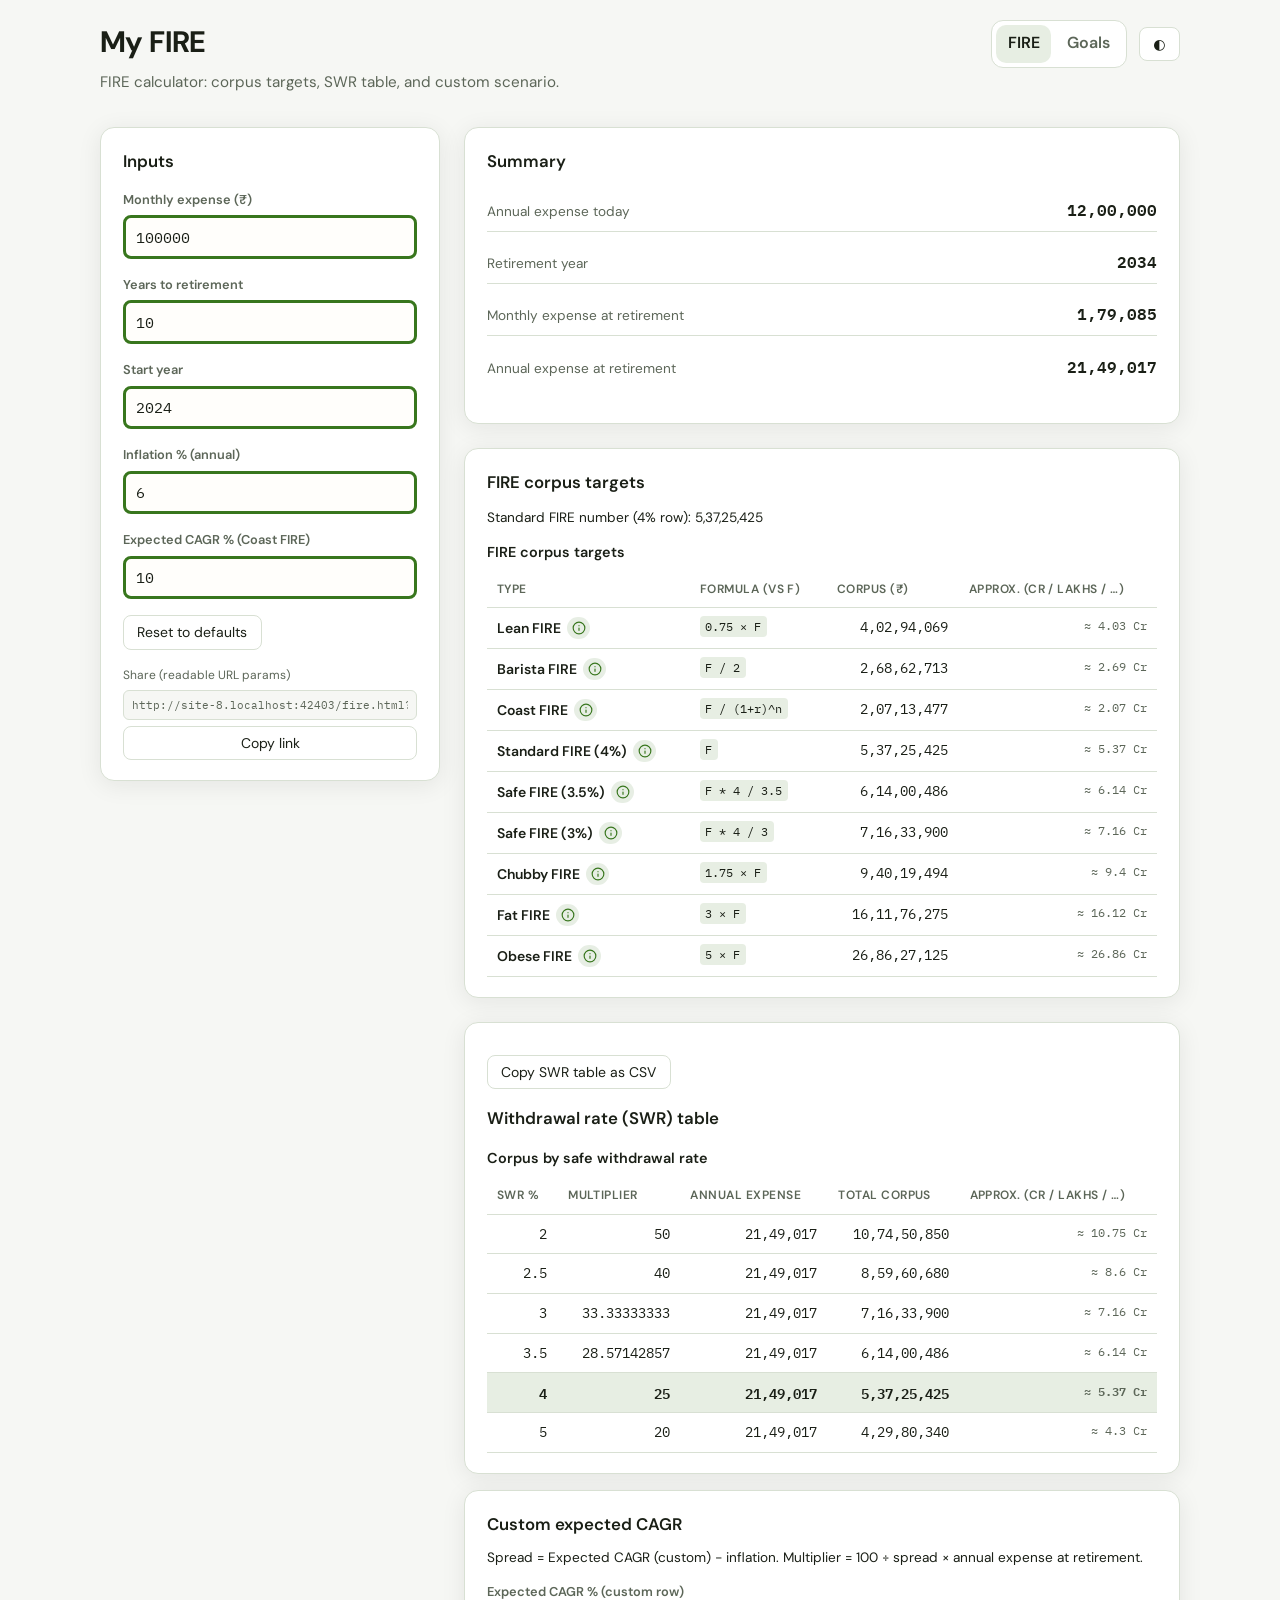
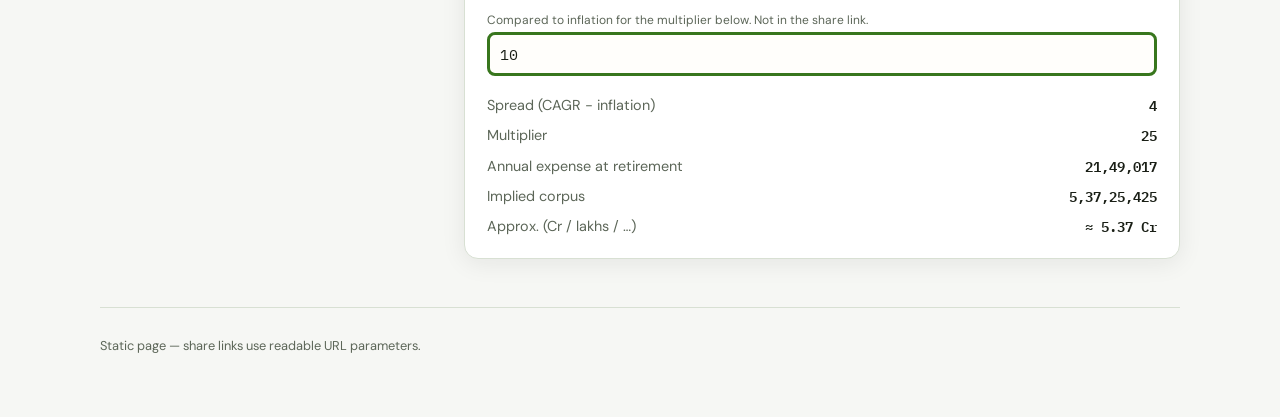
==== fire.html @ d2919426 "Split into separate FIRE and Goals pages Made-with: Cursor" ====
<!DOCTYPE html>
<html lang="en">
  <head>
    <meta charset="utf-8" />
    <meta name="viewport" content="width=device-width, initial-scale=1" />
    <meta
      name="description"
      content="FIRE calculator — monthly expenses, inflation, withdrawal rates, and corpus targets."
    />
    <link rel="canonical" href="https://tobu-aniket.github.io/my-fire/fire.html" />
    <title>My FIRE — FIRE</title>
    <link rel="preconnect" href="https://fonts.googleapis.com" />
    <link rel="preconnect" href="https://fonts.gstatic.com" crossorigin />
    <link
      href="https://fonts.googleapis.com/css2?family=DM+Sans:ital,opsz,wght@0,9..40,400;0,9..40,600;0,9..40,700;1,9..40,400&family=IBM+Plex+Mono:wght@400;500&display=swap"
      rel="stylesheet"
    />
    <link rel="stylesheet" href="css/styles.css" />
  </head>
  <body>
    <a class="skip-link" href="#main">Skip to main content</a>
    <div class="wrap">
      <header class="site-header">
        <div>
          <h1>My FIRE</h1>
          <p class="lede">FIRE calculator: corpus targets, SWR table, and custom scenario.</p>
        </div>
        <div class="header-actions">
          <nav class="nav-links" aria-label="Pages">
            <a class="nav-link nav-link--active" href="fire.html">FIRE</a>
            <a class="nav-link" href="goals.html">Goals</a>
          </nav>
          <button type="button" class="btn btn-theme" id="btn-theme" aria-pressed="false" title="Toggle dark mode">
            ◐
          </button>
        </div>
      </header>

      <main id="main" class="grid-main">
        <section class="card" aria-labelledby="inputs-heading">
          <h2 id="inputs-heading">Inputs</h2>
          <div class="field">
            <label for="in-c2">Monthly expense (₹)</label>
            <input class="input-editable" id="in-c2" type="number" inputmode="decimal" min="0" step="1" required />
          </div>
          <div class="field">
            <label for="in-f2">Years to retirement</label>
            <input class="input-editable" id="in-f2" type="number" inputmode="decimal" min="0" max="80" step="0.1" required />
          </div>
          <div class="field">
            <label for="in-c4">Start year</label>
            <input class="input-editable" id="in-c4" type="number" inputmode="numeric" min="1900" max="2200" step="1" required />
          </div>
          <div class="field">
            <label for="in-f4">Inflation % (annual)</label>
            <input class="input-editable" id="in-f4" type="number" inputmode="decimal" step="0.1" required />
          </div>
          <div class="field">
            <label for="in-f7">Expected CAGR % (Coast FIRE)</label>
            <input class="input-editable" id="in-f7" type="number" inputmode="decimal" step="0.1" required />
          </div>
          <div class="field-actions">
            <button type="button" class="btn" id="btn-reset">Reset to defaults</button>
          </div>
          <div class="share-row">
            <label for="share-link">Share (readable URL params)</label>
            <input id="share-link" class="share-url" type="text" readonly aria-readonly="true" />
            <button type="button" class="btn" id="btn-copy-url">Copy link</button>
          </div>
        </section>

        <div>
          <section class="card" aria-labelledby="summary-heading">
            <h2 id="summary-heading">Summary</h2>
            <dl class="metrics">
              <div class="metric">
                <dt>Annual expense today</dt>
                <dd id="out-c3">—</dd>
              </div>
              <div class="metric">
                <dt>Retirement year</dt>
                <dd id="out-c5">—</dd>
              </div>
              <div class="metric">
                <dt>Monthly expense at retirement</dt>
                <dd id="out-c7">—</dd>
              </div>
              <div class="metric">
                <dt>Annual expense at retirement</dt>
                <dd id="out-c8">—</dd>
              </div>
            </dl>
          </section>

          <section class="card" style="margin-top: 1.5rem" aria-labelledby="fire-heading">
            <h2 id="fire-heading">FIRE corpus targets</h2>
            <p id="std-fire-note" class="hint" style="margin: -0.25rem 0 0.75rem; font-size: 0.85rem"></p>
            <div class="table-wrap table-wrap--fire">
              <table id="fire-table">
                <caption>FIRE corpus targets</caption>
                <thead>
                  <tr>
                    <th scope="col" data-sort="label" aria-sort="none">
                      <button type="button" class="sort-btn">Type</button>
                    </th>
                    <th scope="col" data-sort="formula" aria-sort="none">
                      <button type="button" class="sort-btn">Formula (vs F)</button>
                    </th>
                    <th scope="col" class="num" data-sort="corpus" aria-sort="none">
                      <button type="button" class="sort-btn">Corpus (₹)</button>
                    </th>
                    <th
                      scope="col"
                      class="num"
                      title="Largest Indian unit, up to 2 decimal places"
                      data-sort="approx"
                      aria-sort="none"
                    >
                      <button type="button" class="sort-btn">Approx. (Cr / lakhs / …)</button>
                    </th>
                  </tr>
                </thead>
                <tbody id="fire-tbody"></tbody>
              </table>
            </div>
          </section>

          <section class="card" style="margin-top: 1.5rem" aria-labelledby="swr-heading">
            <div class="toolbar">
              <button type="button" class="btn" id="btn-copy-csv">Copy SWR table as CSV</button>
            </div>
            <h2 id="swr-heading" class="section-title">Withdrawal rate (SWR) table</h2>
            <div class="table-wrap">
              <table>
                <caption>Corpus by safe withdrawal rate</caption>
                <thead>
                  <tr>
                    <th scope="col">SWR %</th>
                    <th scope="col" class="num">Multiplier</th>
                    <th scope="col" class="num">Annual expense</th>
                    <th scope="col" class="num">Total corpus</th>
                    <th scope="col" class="num" title="Largest Indian unit, up to 2 decimal places">
                      Approx. (Cr / lakhs / …)
                    </th>
                  </tr>
                </thead>
                <tbody id="swr-tbody"></tbody>
              </table>
            </div>
          </section>

          <section class="card custom-card" aria-labelledby="custom-heading">
            <h2 id="custom-heading">Custom expected CAGR</h2>
            <p class="hint" style="margin-top: -0.35rem; font-size: 0.85rem">
              Spread = Expected CAGR (custom) − inflation. Multiplier = 100 ÷ spread × annual expense at retirement.
            </p>
            <div class="field field--custom">
              <label for="in-a22">Expected CAGR % (custom row)</label>
              <span class="hint">Compared to inflation for the multiplier below. Not in the share link.</span>
              <input class="input-editable" id="in-a22" type="number" inputmode="decimal" step="0.1" required />
            </div>
            <div id="custom-block" class="custom-grid">
              <div><span>Spread (CAGR − inflation)</span> <span class="mono" id="out-b23">—</span></div>
              <div><span>Multiplier</span> <span class="mono" id="out-c23">—</span></div>
              <div><span>Annual expense at retirement</span> <span class="mono" id="out-d23">—</span></div>
              <div><span>Implied corpus</span> <span class="mono" id="out-e23">—</span></div>
              <div><span>Approx. (Cr / lakhs / …)</span> <span class="mono" id="out-g23">—</span></div>
            </div>
            <div id="custom-warning" class="warning" hidden aria-live="polite"></div>
          </section>
        </div>
      </main>

      <footer class="site-footer">
        <p>Static page — share links use readable URL parameters.</p>
      </footer>
    </div>
    <script type="module" src="js/fire/index.js"></script>
  </body>
</html>
---- css/styles.css ----
/* FIRE Sheet4 — light (default) and dark theme */

:root {
  --bg: #f6f7f4;
  --surface: #ffffff;
  --text: #1a1f16;
  --muted: #5c6658;
  --accent: #38761d;
  --accent-soft: rgba(56, 118, 29, 0.12);
  --border: #d8e0d3;
  --input-bg: #fffefb;
  --shadow: 0 4px 24px rgba(26, 31, 22, 0.08);
  --font: 'DM Sans', system-ui, sans-serif;
  --mono: 'IBM Plex Mono', ui-monospace, monospace;
}

[data-theme='dark'] {
  --bg: #121612;
  --surface: #1a1f18;
  --text: #e8ebe6;
  --muted: #9aa394;
  --accent: #6abf4f;
  --accent-soft: rgba(106, 191, 79, 0.15);
  --border: #2f382f;
  --input-bg: #141914;
  --shadow: 0 4px 28px rgba(0, 0, 0, 0.35);
}

*,
*::before,
*::after {
  box-sizing: border-box;
}

html {
  scroll-behavior: smooth;
}

body {
  margin: 0;
  font-family: var(--font);
  font-size: 1rem;
  line-height: 1.55;
  color: var(--text);
  background: var(--bg);
  min-height: 100vh;
}

a {
  color: var(--accent);
}

.skip-link {
  position: absolute;
  left: -9999px;
  z-index: 999;
  padding: 0.5rem 1rem;
  background: var(--accent);
  color: #fff;
}

.skip-link:focus {
  left: 1rem;
  top: 1rem;
}

.wrap {
  max-width: 1120px;
  margin: 0 auto;
  padding: 1.25rem 1.25rem 3rem;
}

.site-header {
  display: flex;
  flex-wrap: wrap;
  align-items: flex-start;
  justify-content: space-between;
  gap: 1rem;
  margin-bottom: 2rem;
}

.nav-links {
  display: inline-flex;
  gap: 0.25rem;
  padding: 0.25rem;
  border: 1px solid var(--border);
  border-radius: 12px;
  background: var(--surface);
}

.nav-link {
  text-decoration: none;
  color: var(--muted);
  font: inherit;
  padding: 0.4rem 0.75rem;
  border-radius: 10px;
  cursor: pointer;
  font-weight: 600;
  letter-spacing: -0.01em;
  display: inline-flex;
  align-items: center;
}

.nav-link--active {
  background: var(--accent-soft);
  color: var(--text);
}

.nav-link:focus-visible {
  outline: 2px solid var(--accent);
  outline-offset: 2px;
}

.site-header h1 {
  margin: 0 0 0.35rem;
  font-size: clamp(1.5rem, 3vw, 1.85rem);
  font-weight: 700;
  letter-spacing: -0.02em;
}

.lede {
  margin: 0;
  max-width: 52ch;
  color: var(--muted);
  font-size: 0.95rem;
}

.header-actions {
  display: flex;
  flex-wrap: wrap;
  gap: 0.75rem;
  align-items: center;
}

.btn {
  font-family: inherit;
  font-size: 0.875rem;
  padding: 0.45rem 0.85rem;
  border-radius: 8px;
  border: 1px solid var(--border);
  background: var(--surface);
  color: var(--text);
  cursor: pointer;
}

.btn:hover {
  border-color: var(--accent);
}

.btn:focus-visible {
  outline: 2px solid var(--accent);
  outline-offset: 2px;
}

.btn-theme {
  min-width: 2.5rem;
}

.grid-main {
  display: grid;
  gap: 1.5rem;
}

@media (min-width: 900px) {
  .grid-main {
    grid-template-columns: minmax(280px, 340px) 1fr;
    align-items: start;
  }
}

.goals-head {
  display: flex;
  align-items: flex-start;
  justify-content: space-between;
  gap: 1rem;
  flex-wrap: wrap;
  margin-bottom: 1rem;
}

.goals-actions {
  display: inline-flex;
  gap: 0.5rem;
  flex-wrap: wrap;
}

.goals-controls {
  display: grid;
  grid-template-columns: 1fr;
  gap: 0.75rem;
  margin-bottom: 1rem;
}

@media (min-width: 900px) {
  .goals-controls {
    grid-template-columns: 280px 1fr;
    align-items: end;
  }
}

.filter-row th {
  padding-top: 0.25rem;
  padding-bottom: 0.55rem;
}

.filter-input,
.filter-select {
  width: 100%;
  font-family: var(--mono);
  font-size: 0.75rem;
  padding: 0.35rem 0.45rem;
  border-radius: 8px;
  border: 1px solid var(--border);
  background: var(--bg);
  color: var(--text);
}

.row-achieved {
  background: rgba(56, 118, 29, 0.12);
}

.card {
  background: var(--surface);
  border: 1px solid var(--border);
  border-radius: 14px;
  padding: 1.25rem 1.35rem;
  box-shadow: var(--shadow);
}

.card h2 {
  margin: 0 0 1rem;
  font-size: 1.05rem;
  font-weight: 600;
}

.field {
  margin-bottom: 1rem;
}

.field:last-child {
  margin-bottom: 0;
}

.field label {
  display: block;
  font-size: 0.8rem;
  font-weight: 600;
  color: var(--muted);
  margin-bottom: 0.35rem;
}

.field .hint {
  font-size: 0.75rem;
  font-weight: 400;
  color: var(--muted);
}

/* Editable inputs — Excel green border (#38761D) */
.input-editable {
  width: 100%;
  font-family: var(--mono);
  font-size: 0.95rem;
  padding: 0.55rem 0.65rem;
  border-radius: 8px;
  border: 3px solid var(--accent);
  background: var(--input-bg);
  color: var(--text);
}

.input-editable:focus {
  outline: none;
  box-shadow: 0 0 0 3px var(--accent-soft);
}

.field-actions {
  display: flex;
  flex-wrap: wrap;
  gap: 0.5rem;
  margin-top: 1rem;
}

.share-row {
  margin-top: 1rem;
  display: flex;
  flex-direction: column;
  gap: 0.35rem;
}

.share-row label {
  font-size: 0.75rem;
  color: var(--muted);
}

.share-url {
  width: 100%;
  font-family: var(--mono);
  font-size: 0.7rem;
  padding: 0.45rem 0.5rem;
  border-radius: 6px;
  border: 1px solid var(--border);
  background: var(--bg);
  color: var(--muted);
}

.metrics {
  display: grid;
  gap: 0.65rem;
}

.metric {
  display: flex;
  justify-content: space-between;
  align-items: baseline;
  gap: 1rem;
  padding: 0.5rem 0;
  border-bottom: 1px solid var(--border);
}

.metric:last-child {
  border-bottom: none;
}

.metric dt {
  margin: 0;
  font-size: 0.85rem;
  color: var(--muted);
}

.metric dd {
  margin: 0;
  font-family: var(--mono);
  font-weight: 600;
  font-size: 1rem;
}

.section-title {
  margin: 0 0 0.75rem;
  font-size: 1rem;
  font-weight: 600;
}

.table-wrap {
  overflow-x: auto;
  -webkit-overflow-scrolling: touch;
}

table {
  width: 100%;
  border-collapse: collapse;
  font-size: 0.85rem;
}

caption {
  text-align: left;
  font-weight: 600;
  margin-bottom: 0.5rem;
  font-size: 0.9rem;
}

th,
td {
  padding: 0.55rem 0.65rem;
  text-align: left;
  border-bottom: 1px solid var(--border);
  vertical-align: top;
}

th {
  font-weight: 600;
  color: var(--muted);
  font-size: 0.75rem;
  text-transform: uppercase;
  letter-spacing: 0.04em;
}

.sort-btn {
  appearance: none;
  border: 0;
  background: transparent;
  padding: 0;
  margin: 0;
  font: inherit;
  color: inherit;
  text-transform: inherit;
  letter-spacing: inherit;
  cursor: pointer;
}

.sort-btn:focus-visible {
  outline: 2px solid var(--accent);
  outline-offset: 2px;
  border-radius: 6px;
}

th[data-sort] {
  user-select: none;
}

th[data-sort][aria-sort='ascending'] .sort-btn::after {
  content: ' ▲';
  font-size: 0.75em;
}

th[data-sort][aria-sort='descending'] .sort-btn::after {
  content: ' ▼';
  font-size: 0.75em;
}

td.num {
  font-family: var(--mono);
  text-align: right;
  white-space: nowrap;
}

td.words {
  font-size: 0.8rem;
  color: var(--muted);
  max-width: 28rem;
}

td.hint {
  font-size: 0.75rem;
  color: var(--muted);
  white-space: nowrap;
}

/* FIRE type row: title case label + hover tooltip */
tbody th.fire-type-th {
  vertical-align: middle;
}

tbody th.fire-type-th .fire-type-cell {
  display: inline-flex;
  align-items: center;
  gap: 0.4rem;
  flex-wrap: wrap;
  text-transform: none;
  letter-spacing: normal;
  font-size: 0.875rem;
  font-weight: 600;
  color: var(--text);
}

tbody th.fire-type-th .fire-type-name {
  line-height: 1.3;
}

/* Hover tooltips need visible overflow (native popover was anchoring to the wrong place) */
.table-wrap.table-wrap--fire {
  overflow: visible;
}

.info-wrap {
  position: relative;
  display: inline-flex;
  align-items: center;
  vertical-align: middle;
}

.info-tooltip {
  position: absolute;
  z-index: 1000;
  top: calc(100% + 8px);
  left: 0;
  width: min(18rem, calc(100vw - 2rem));
  max-width: 18rem;
  padding: 0.75rem 0.95rem;
  border: 1px solid var(--border);
  border-radius: 10px;
  background: var(--surface);
  color: var(--text);
  box-shadow: var(--shadow);
  font-size: 0.8125rem;
  font-weight: 400;
  line-height: 1.5;
  text-align: left;
  text-transform: none;
  letter-spacing: normal;
  pointer-events: none;
  opacity: 0;
  visibility: hidden;
  transition: opacity 0.12s ease, visibility 0.12s ease;
}

.info-wrap:hover .info-tooltip,
.info-wrap:focus-within .info-tooltip {
  opacity: 1;
  visibility: visible;
}

.info-btn {
  display: inline-flex;
  align-items: center;
  justify-content: center;
  width: 1.4rem;
  height: 1.4rem;
  margin: 0;
  padding: 0;
  border: none;
  border-radius: 50%;
  background: var(--accent-soft);
  color: var(--accent);
  cursor: pointer;
  flex-shrink: 0;
  transition: background 0.15s ease, transform 0.15s ease;
}

.info-btn:hover {
  background: rgba(56, 118, 29, 0.22);
}

[data-theme='dark'] .info-btn:hover {
  background: rgba(106, 191, 79, 0.25);
}

.info-btn:focus-visible {
  outline: 2px solid var(--accent);
  outline-offset: 2px;
}

code {
  font-family: var(--mono);
  font-size: 0.78rem;
  background: var(--accent-soft);
  padding: 0.15rem 0.35rem;
  border-radius: 4px;
}

.row-std-fire {
  background: var(--accent-soft);
}

.row-std-fire td {
  font-weight: 600;
}

.custom-card {
  margin-top: 1rem;
}

.custom-card .field--custom {
  margin-bottom: 1.15rem;
}

.custom-grid {
  display: grid;
  gap: 0.5rem;
  font-size: 0.9rem;
}

.custom-grid div {
  display: flex;
  justify-content: space-between;
  gap: 1rem;
  flex-wrap: wrap;
}

.custom-grid span:first-child {
  color: var(--muted);
}

.custom-grid .mono {
  font-family: var(--mono);
  font-weight: 600;
}

.warning {
  margin-top: 0.75rem;
  padding: 0.65rem 0.75rem;
  border-radius: 8px;
  background: rgba(200, 120, 0, 0.12);
  color: var(--text);
  font-size: 0.85rem;
}

.toolbar {
  display: flex;
  flex-wrap: wrap;
  gap: 0.5rem;
  margin: 0.75rem 0 1rem;
}

.site-footer {
  margin-top: 3rem;
  padding-top: 1rem;
  border-top: 1px solid var(--border);
  font-size: 0.8rem;
  color: var(--muted);
}

/* Print */
@media print {
  .skip-link,
  .header-actions,
  .field-actions,
  .toolbar,
  .btn,
  .share-row {
    display: none !important;
  }

  body {
    background: #fff;
    color: #000;
  }

  .card {
    box-shadow: none;
    border: 1px solid #ccc;
    break-inside: avoid;
  }

  .input-editable {
    border: 1px solid #999;
  }
}
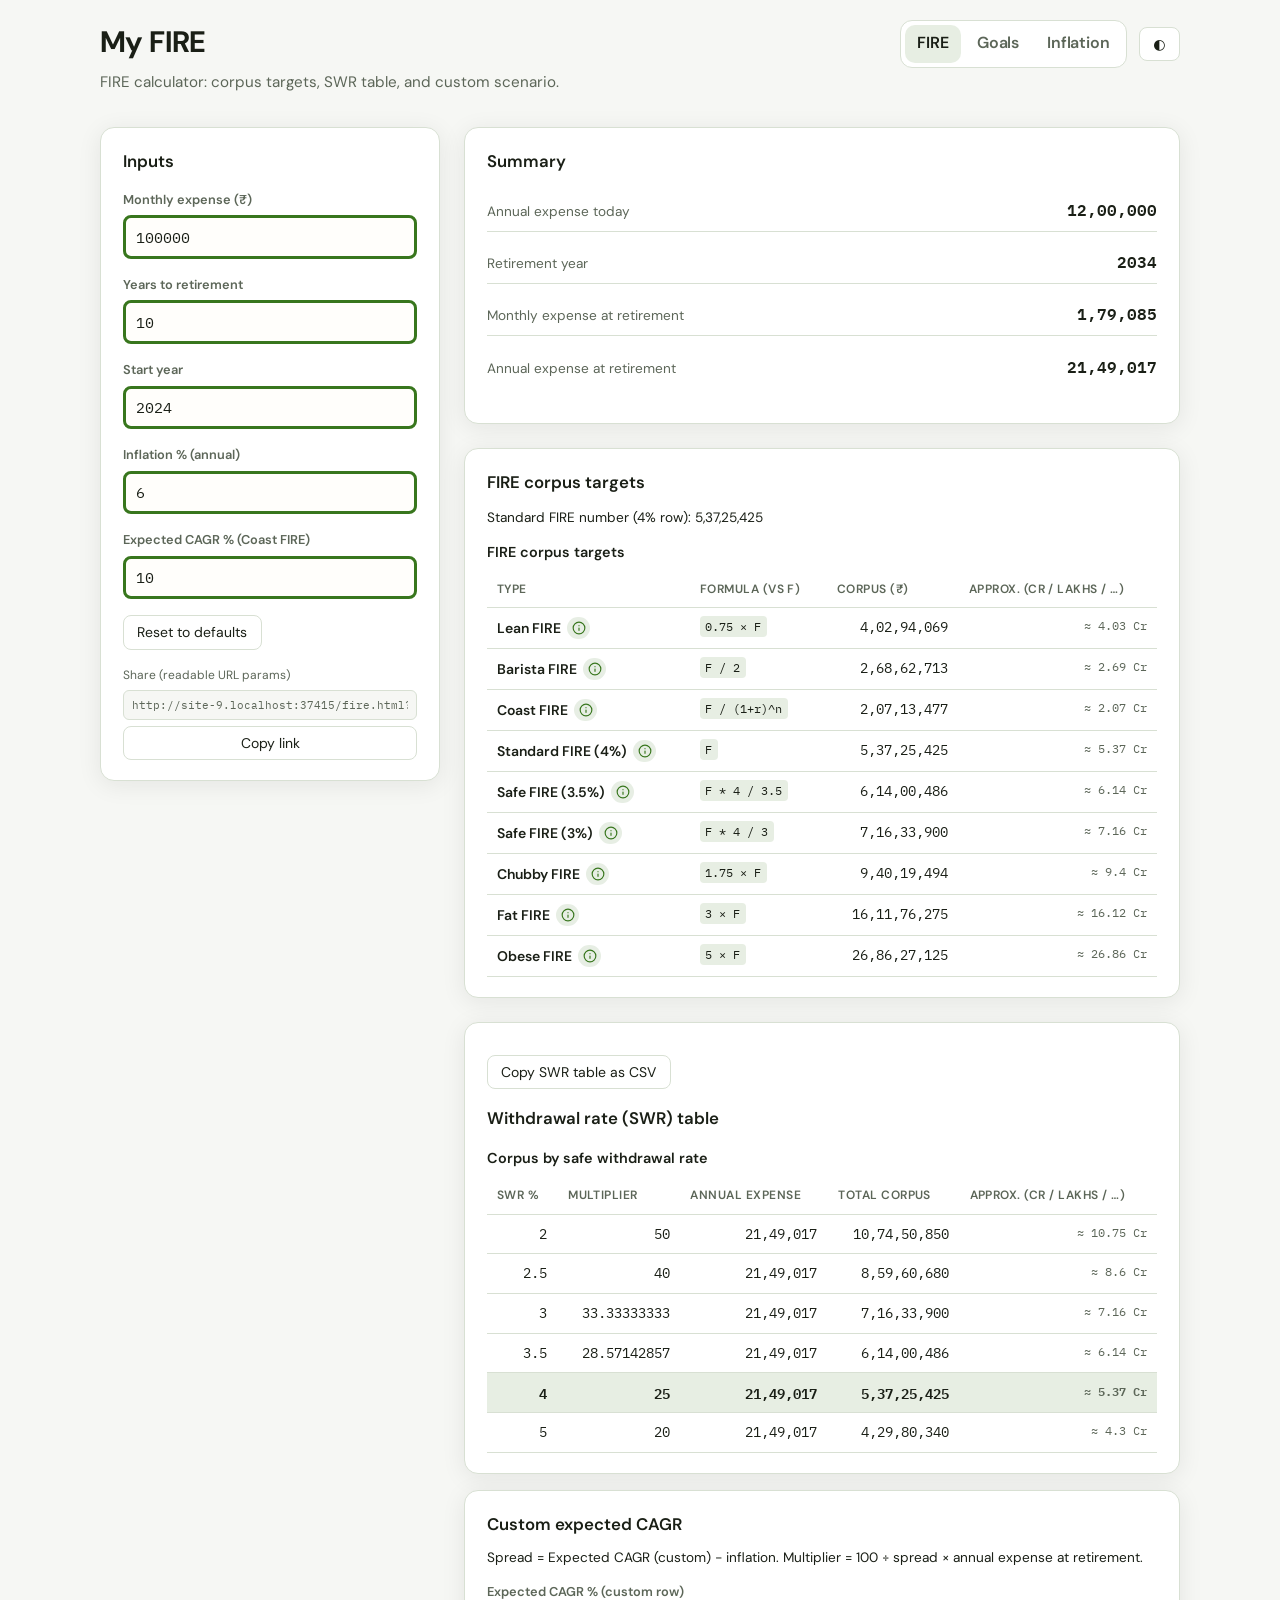
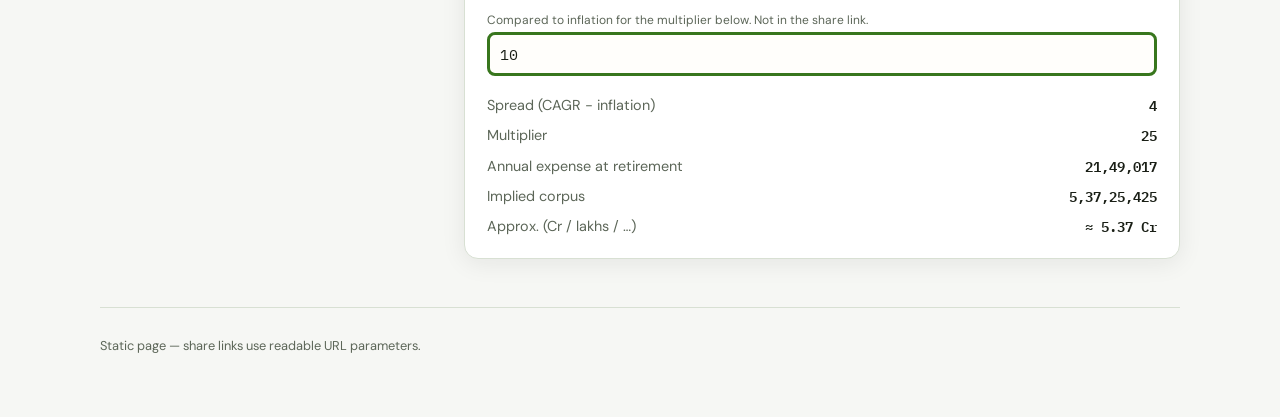
==== commit e1874271: "Add inflation calculator page Made-with: Cursor" ====
--- a/fire.html
+++ b/fire.html
@@ -29,6 +29,7 @@
           <nav class="nav-links" aria-label="Pages">
             <a class="nav-link nav-link--active" href="fire.html">FIRE</a>
             <a class="nav-link" href="goals.html">Goals</a>
+            <a class="nav-link" href="inflation.html">Inflation</a>
           </nav>
           <button type="button" class="btn btn-theme" id="btn-theme" aria-pressed="false" title="Toggle dark mode">
             ◐
--- a/css/styles.css
+++ b/css/styles.css
@@ -192,7 +192,7 @@
 
 @media (min-width: 900px) {
   .goals-controls {
-    grid-template-columns: 280px 1fr;
+    grid-template-columns: repeat(2, minmax(0, 1fr));
     align-items: end;
   }
 }
@@ -216,6 +216,10 @@
 
 .row-achieved {
   background: rgba(56, 118, 29, 0.12);
+}
+
+.row-not-my-goal {
+  background: rgba(100, 100, 110, 0.14);
 }
 
 .card {
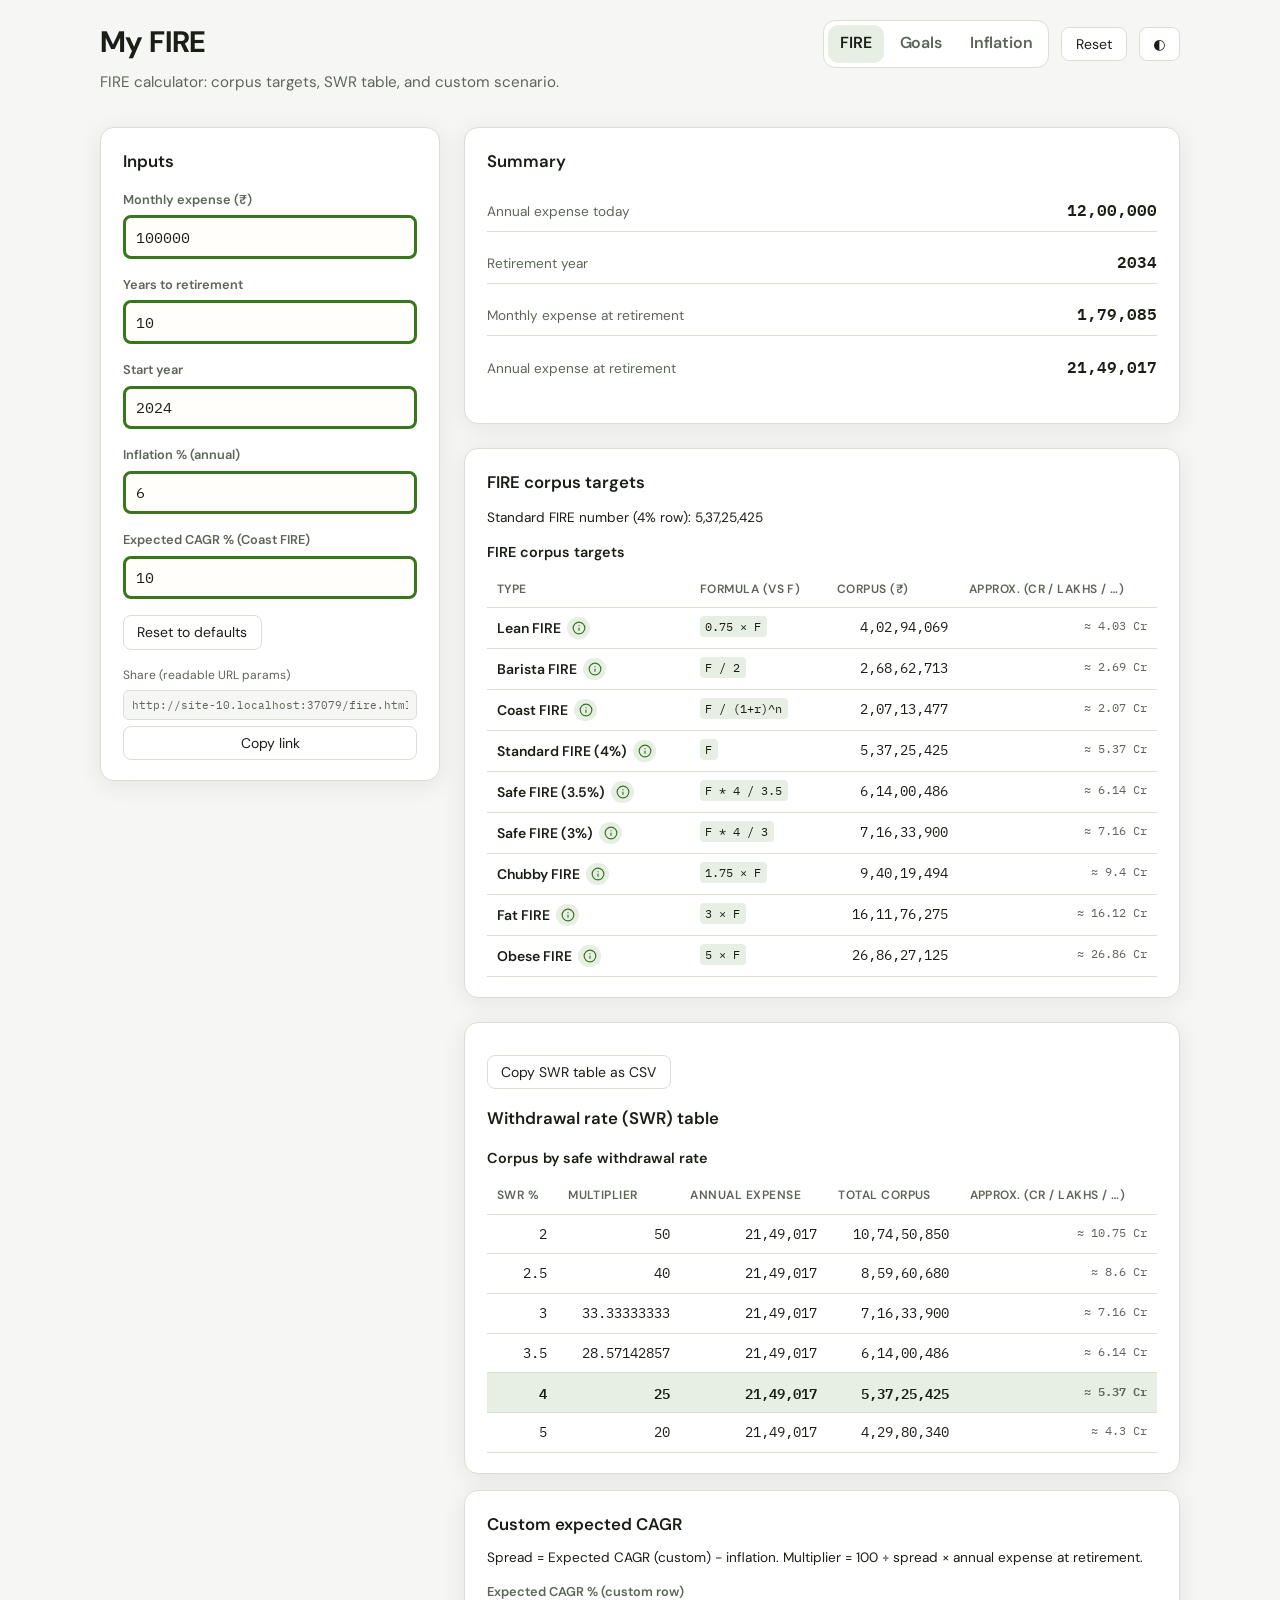
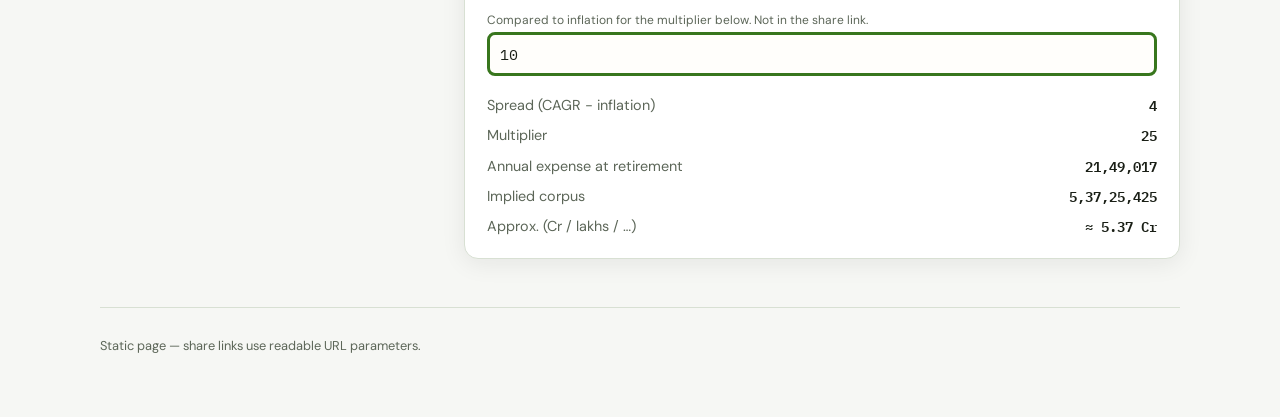
==== commit ab3bf596: "Add global reset button (clear localStorage) Made-with: Cursor" ====
--- a/fire.html
+++ b/fire.html
@@ -31,6 +31,7 @@
             <a class="nav-link" href="goals.html">Goals</a>
             <a class="nav-link" href="inflation.html">Inflation</a>
           </nav>
+          <button type="button" class="btn" id="btn-reset-all" title="Reset to defaults">Reset</button>
           <button type="button" class="btn btn-theme" id="btn-theme" aria-pressed="false" title="Toggle dark mode">
             ◐
           </button>
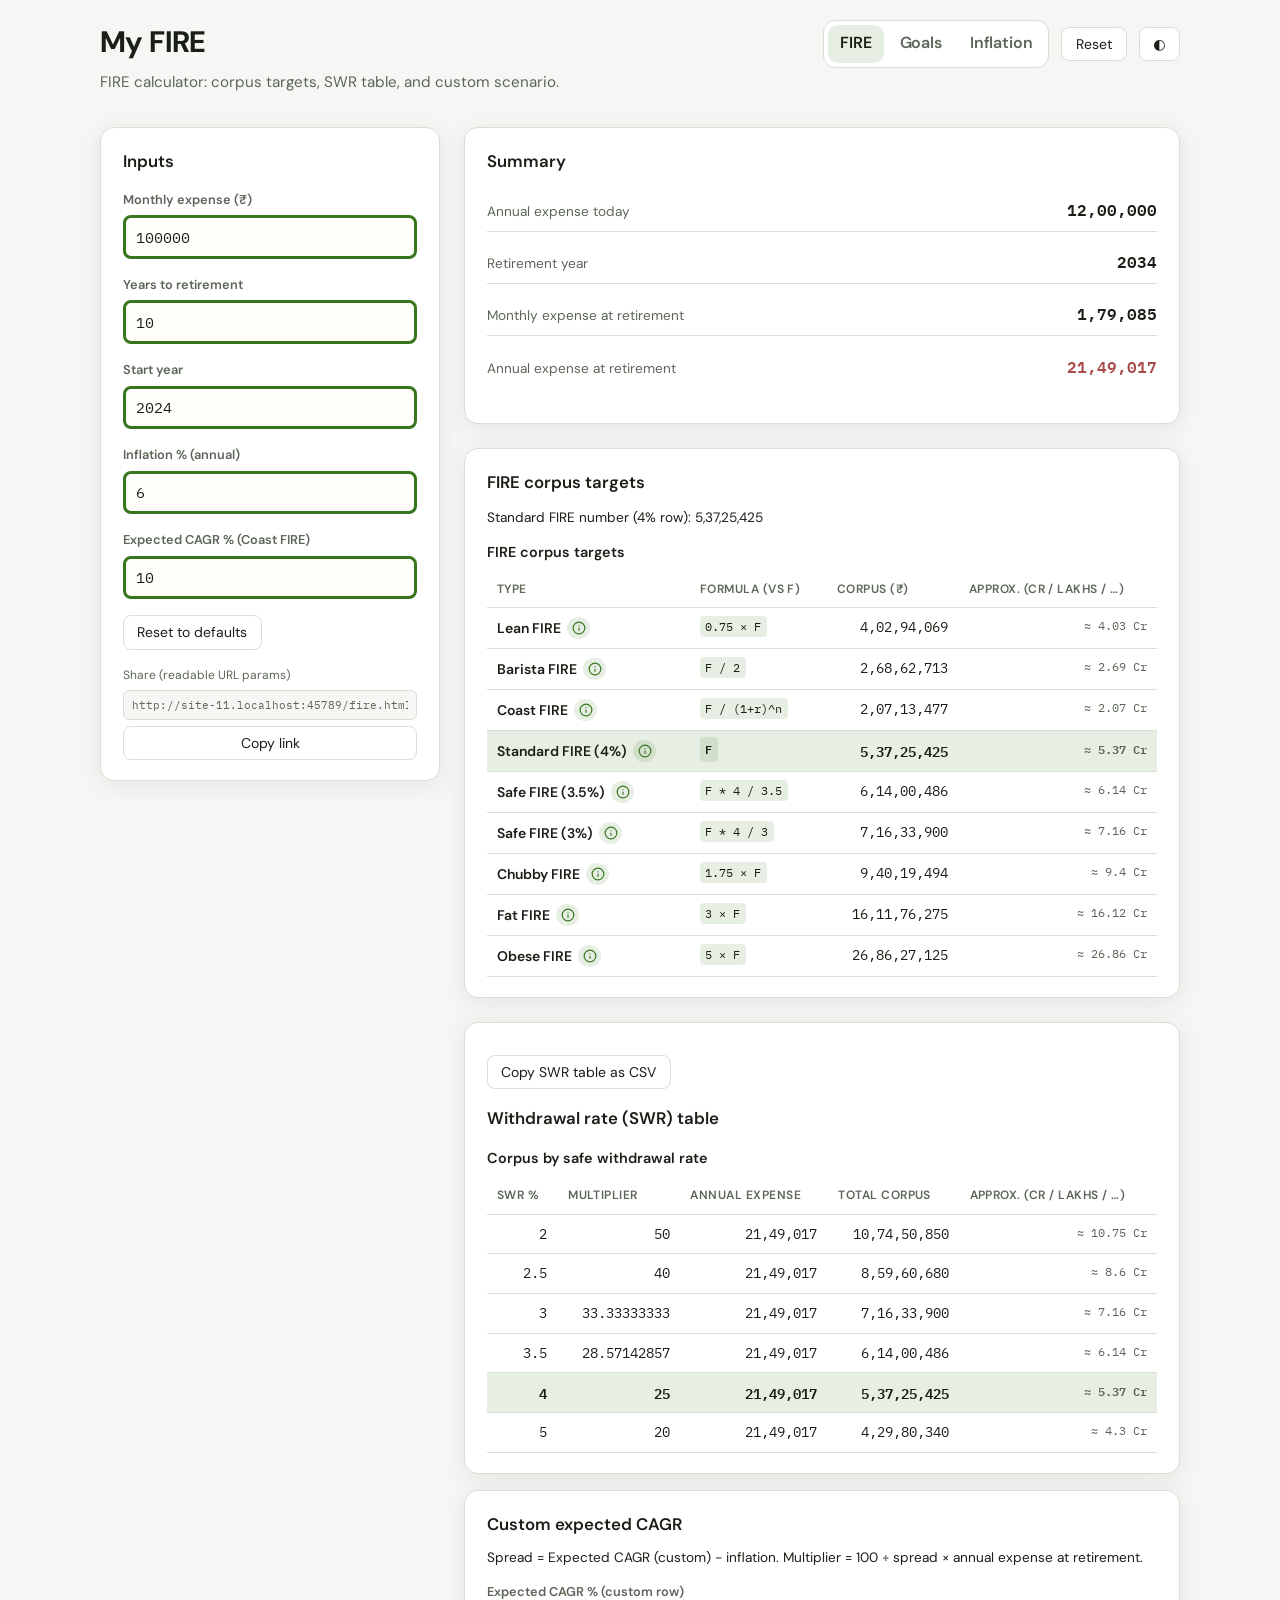
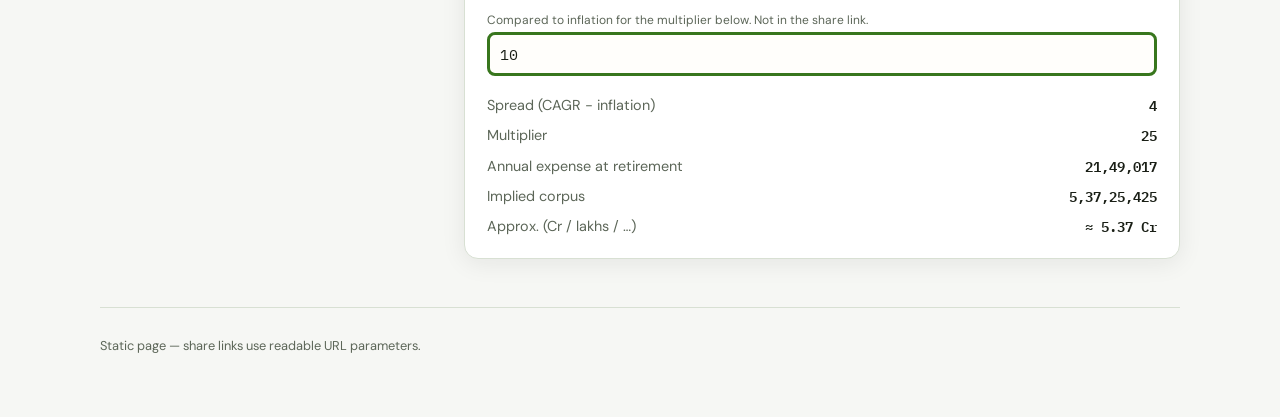
==== commit d9484380: "UI: link title to home; highlight Standard FIRE; emphasize out-c8 Made-with: Cursor" ====
--- a/fire.html
+++ b/fire.html
@@ -22,7 +22,7 @@
     <div class="wrap">
       <header class="site-header">
         <div>
-          <h1>My FIRE</h1>
+          <h1><a class="brand-link" href="index.html">My FIRE</a></h1>
           <p class="lede">FIRE calculator: corpus targets, SWR table, and custom scenario.</p>
         </div>
         <div class="header-actions">
--- a/css/styles.css
+++ b/css/styles.css
@@ -118,6 +118,24 @@
   letter-spacing: -0.02em;
 }
 
+.brand-link {
+  color: inherit;
+  text-decoration: none;
+}
+
+.brand-link:hover {
+  text-decoration: underline;
+  text-decoration-color: var(--accent);
+  text-decoration-thickness: 2px;
+  text-underline-offset: 3px;
+}
+
+.brand-link:focus-visible {
+  outline: 2px solid var(--accent);
+  outline-offset: 4px;
+  border-radius: 6px;
+}
+
 .lede {
   margin: 0;
   max-width: 52ch;
@@ -334,6 +352,15 @@
   font-family: var(--mono);
   font-weight: 600;
   font-size: 1rem;
+}
+
+/* FIRE summary: annual expense at retirement (mild red emphasis). */
+#out-c8 {
+  color: #a94a4a;
+}
+
+[data-theme='dark'] #out-c8 {
+  color: #ff9a9a;
 }
 
 .section-title {
@@ -533,6 +560,7 @@
   background: var(--accent-soft);
 }
 
+.row-std-fire th,
 .row-std-fire td {
   font-weight: 600;
 }
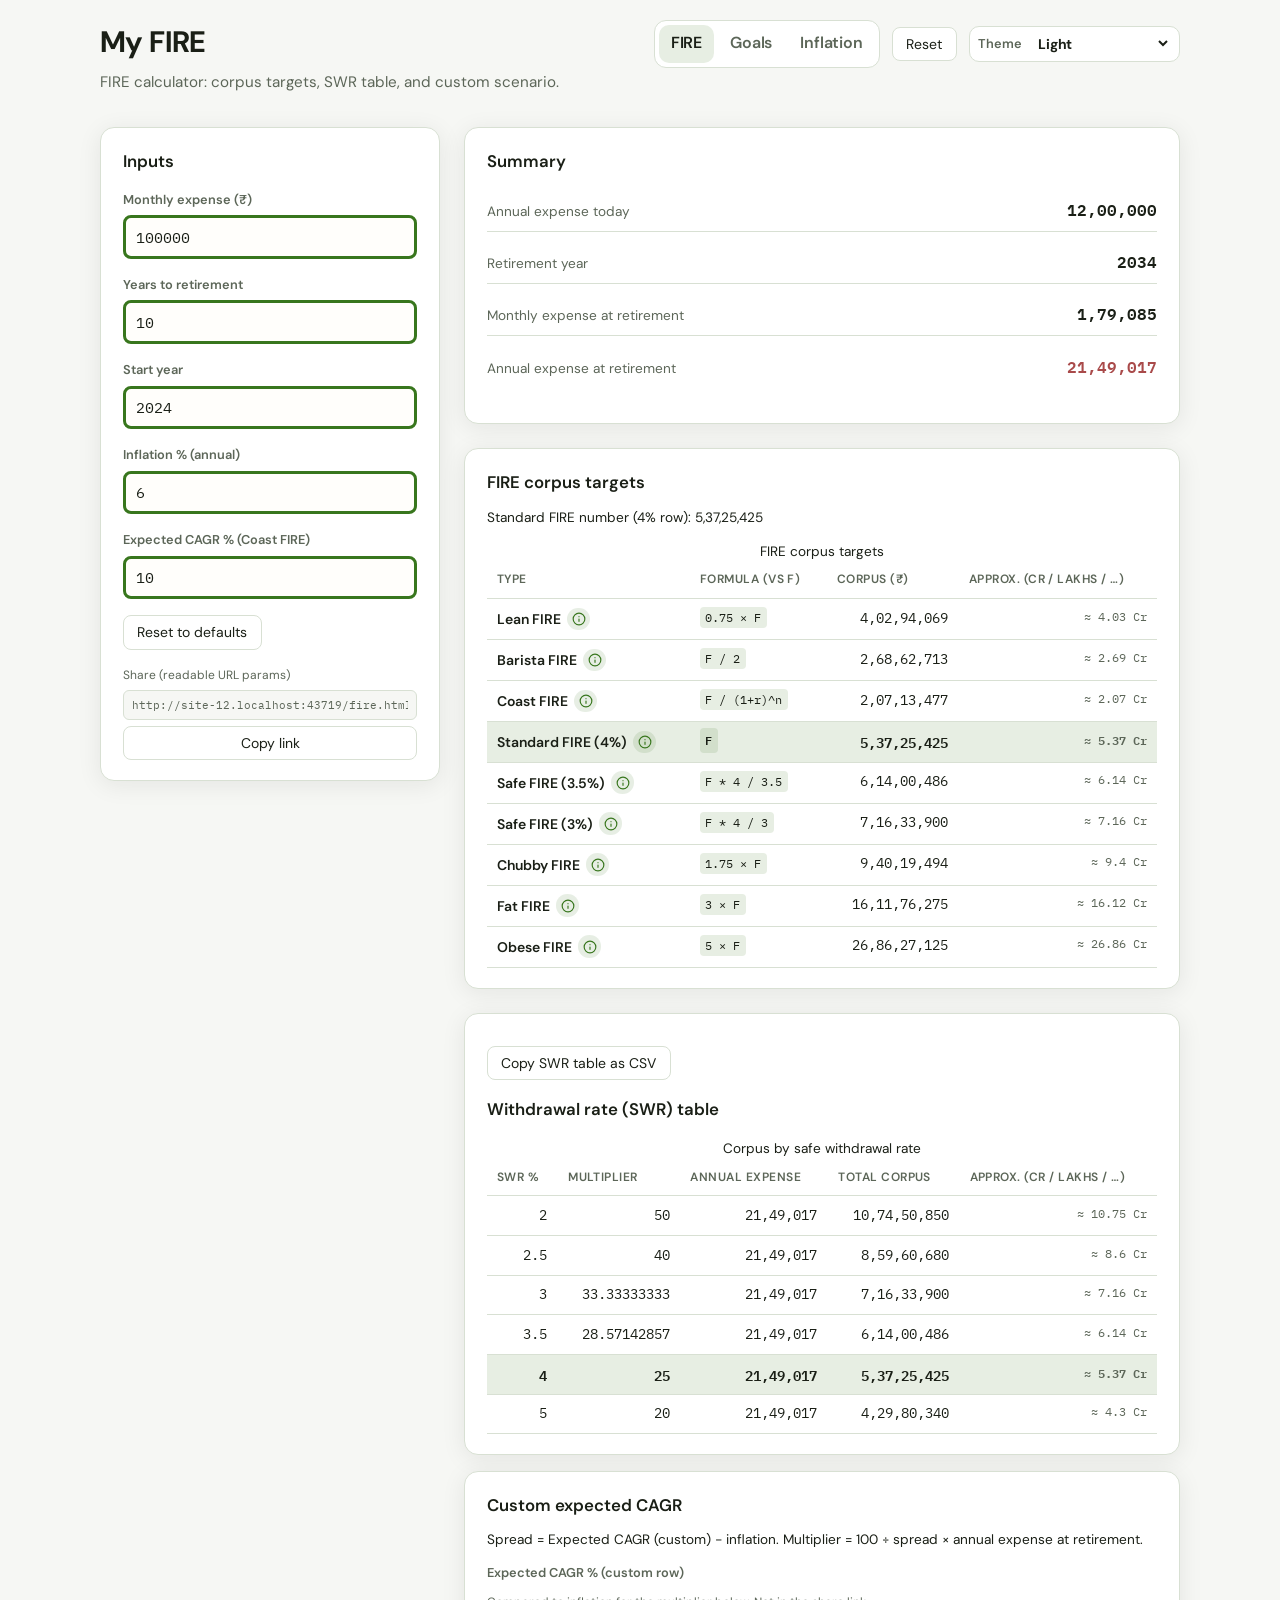
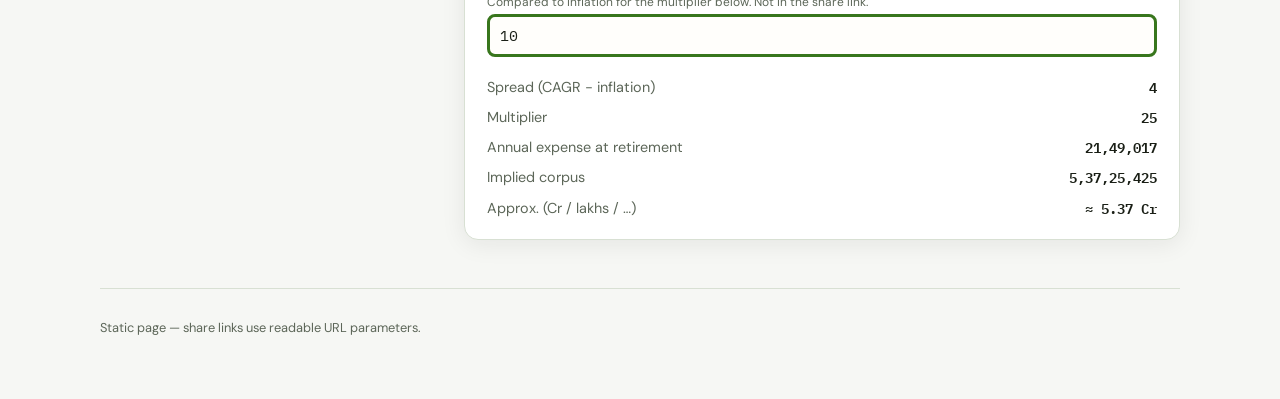
==== commit 20885850: "Add multi-theme dropdown and new palettes Replace the theme toggle button with a dropdown selector a" ====
--- a/fire.html
+++ b/fire.html
@@ -12,7 +12,7 @@
     <link rel="preconnect" href="https://fonts.googleapis.com" />
     <link rel="preconnect" href="https://fonts.gstatic.com" crossorigin />
     <link
-      href="https://fonts.googleapis.com/css2?family=DM+Sans:ital,opsz,wght@0,9..40,400;0,9..40,600;0,9..40,700;1,9..40,400&family=IBM+Plex+Mono:wght@400;500&display=swap"
+      href="https://fonts.googleapis.com/css2?family=Comic+Neue:wght@400;700&family=DM+Sans:ital,opsz,wght@0,9..40,400;0,9..40,600;0,9..40,700;1,9..40,400&family=IBM+Plex+Mono:wght@400;500&display=swap"
       rel="stylesheet"
     />
     <link rel="stylesheet" href="css/styles.css" />
@@ -32,9 +32,18 @@
             <a class="nav-link" href="inflation.html">Inflation</a>
           </nav>
           <button type="button" class="btn" id="btn-reset-all" title="Reset to defaults">Reset</button>
-          <button type="button" class="btn btn-theme" id="btn-theme" aria-pressed="false" title="Toggle dark mode">
-            ◐
-          </button>
+          <label class="theme-switch" for="theme-select">
+            <span class="theme-switch__label">Theme</span>
+            <select id="theme-select" class="theme-switch__select" aria-label="Theme">
+              <option value="light">Light</option>
+              <option value="dark">Dark</option>
+              <option value="funky">Funky</option>
+              <option value="ocean">Ocean</option>
+              <option value="midnight">Midnight</option>
+              <option value="atomOneDark">Atom One Dark</option>
+              <option value="morningMystery">Morning Mystery</option>
+            </select>
+          </label>
         </div>
       </header>
 
--- a/css/styles.css
+++ b/css/styles.css
@@ -26,6 +26,67 @@
   --shadow: 0 4px 28px rgba(0, 0, 0, 0.35);
 }
 
+[data-theme='funky'] {
+  --bg: #fff7d6;
+  --surface: #ffffff;
+  --text: #1a103a;
+  --muted: #4a3c78;
+  --accent: #ff2d8d;
+  --accent-soft: rgba(255, 45, 141, 0.14);
+  --border: rgba(26, 16, 58, 0.18);
+  --input-bg: #f3fffe;
+  --shadow: 0 10px 28px rgba(255, 45, 141, 0.12);
+  --font: 'Comic Neue', 'DM Sans', system-ui, sans-serif;
+}
+
+[data-theme='ocean'] {
+  --bg: #eef9ff;
+  --surface: #ffffff;
+  --text: #06223a;
+  --muted: #2b5676;
+  --accent: #0077ff;
+  --accent-soft: rgba(0, 119, 255, 0.13);
+  --border: rgba(6, 34, 58, 0.16);
+  --input-bg: #f6fbff;
+  --shadow: 0 8px 26px rgba(0, 119, 255, 0.14);
+}
+
+[data-theme='midnight'] {
+  --bg: #070a16;
+  --surface: #0e1330;
+  --text: #eef0ff;
+  --muted: #b0b7e6;
+  --accent: #a77bff;
+  --accent-soft: rgba(167, 123, 255, 0.18);
+  --border: rgba(238, 240, 255, 0.14);
+  --input-bg: #0b1030;
+  --shadow: 0 10px 30px rgba(0, 0, 0, 0.5);
+}
+
+[data-theme='atomOneDark'] {
+  --bg: #1e2127;
+  --surface: #282c34;
+  --text: #e5e9f0;
+  --muted: #aab2bf;
+  --accent: #61afef;
+  --accent-soft: rgba(97, 175, 239, 0.18);
+  --border: rgba(229, 233, 240, 0.14);
+  --input-bg: #21252b;
+  --shadow: 0 10px 30px rgba(0, 0, 0, 0.55);
+}
+
+[data-theme='morningMystery'] {
+  --bg: #f7f2ff;
+  --surface: #ffffff;
+  --text: #1f1636;
+  --muted: #5a4a7a;
+  --accent: #7c3aed;
+  --accent-soft: rgba(124, 58, 237, 0.14);
+  --border: rgba(31, 22, 54, 0.16);
+  --input-bg: #fbf8ff;
+  --shadow: 0 10px 28px rgba(124, 58, 237, 0.14);
+}
+
 *,
 *::before,
 *::after {
@@ -172,6 +233,40 @@
 
 .btn-theme {
   min-width: 2.5rem;
+}
+
+.theme-switch {
+  display: inline-flex;
+  align-items: center;
+  gap: 0.5rem;
+  padding: 0.35rem 0.5rem;
+  border-radius: 10px;
+  border: 1px solid var(--border);
+  background: var(--surface);
+}
+
+.theme-switch__label {
+  font-size: 0.8rem;
+  color: var(--muted);
+  font-weight: 600;
+}
+
+.theme-switch__select {
+  font: inherit;
+  font-size: 0.875rem;
+  font-weight: 700;
+  letter-spacing: -0.01em;
+  border: 0;
+  background: transparent;
+  color: var(--text);
+  padding: 0.1rem 0.25rem;
+  outline: none;
+  cursor: pointer;
+}
+
+.theme-switch:focus-within {
+  outline: 2px solid var(--accent);
+  outline-offset: 2px;
 }
 
 .grid-main {
@@ -374,17 +469,83 @@
   -webkit-overflow-scrolling: touch;
 }
 
+.table-caption {
+  text-align: left;
+  font-weight: 600;
+  margin-bottom: 0.5rem;
+  font-size: 0.9rem;
+  color: inherit;
+}
+
+/* Goals table: freeze first column + tune widths */
+#goals-table {
+  table-layout: auto;
+  width: max-content;
+  min-width: 980px;
+}
+
+#goals-table th.col-goal,
+#goals-table td:first-child {
+  width: 239px;
+}
+
+#goals-table th:nth-child(2),
+#goals-table td:nth-child(2) {
+  width: 120px;
+}
+
+#goals-table th:nth-child(3),
+#goals-table td:nth-child(3) {
+  width: 80px;
+}
+
+#goals-table th.col-inflation,
+#goals-table td:nth-child(4) {
+  width: 80px;
+}
+
+#goals-table th.col-duration,
+#goals-table td:nth-child(5) {
+  width: 80px;
+}
+
+#goals-table th:nth-child(6),
+#goals-table td:nth-child(6),
+#goals-table th:nth-child(7),
+#goals-table td:nth-child(7) {
+  width: 144px;
+}
+
+#goals-table th.col-actions,
+#goals-table td:last-child {
+  width: 56px;
+  text-align: center;
+}
+
+/* Freeze Goal (first) column while horizontally scrolling the table */
+#goals-table th:first-child,
+#goals-table td:first-child {
+  position: sticky;
+  left: 0;
+  z-index: 2;
+  background: var(--surface);
+  border-right: 1px solid var(--border);
+}
+
+#goals-table th:first-child {
+  z-index: 3;
+}
+
+.btn.btn-icon {
+  padding: 0.35rem 0.55rem;
+  line-height: 1;
+  min-width: 2.25rem;
+}
+
 table {
   width: 100%;
   border-collapse: collapse;
   font-size: 0.85rem;
-}
-
-caption {
-  text-align: left;
-  font-weight: 600;
-  margin-bottom: 0.5rem;
-  font-size: 0.9rem;
 }
 
 th,
@@ -393,6 +554,17 @@
   text-align: left;
   border-bottom: 1px solid var(--border);
   vertical-align: top;
+}
+
+/* Subtle column separators for readability (goals table only). */
+#goals-table th + th,
+#goals-table td + td {
+  border-left: 1px solid rgba(0, 0, 0, 0.06);
+}
+
+[data-theme='dark'] #goals-table th + th,
+[data-theme='dark'] #goals-table td + td {
+  border-left-color: rgba(255, 255, 255, 0.08);
 }
 
 th {
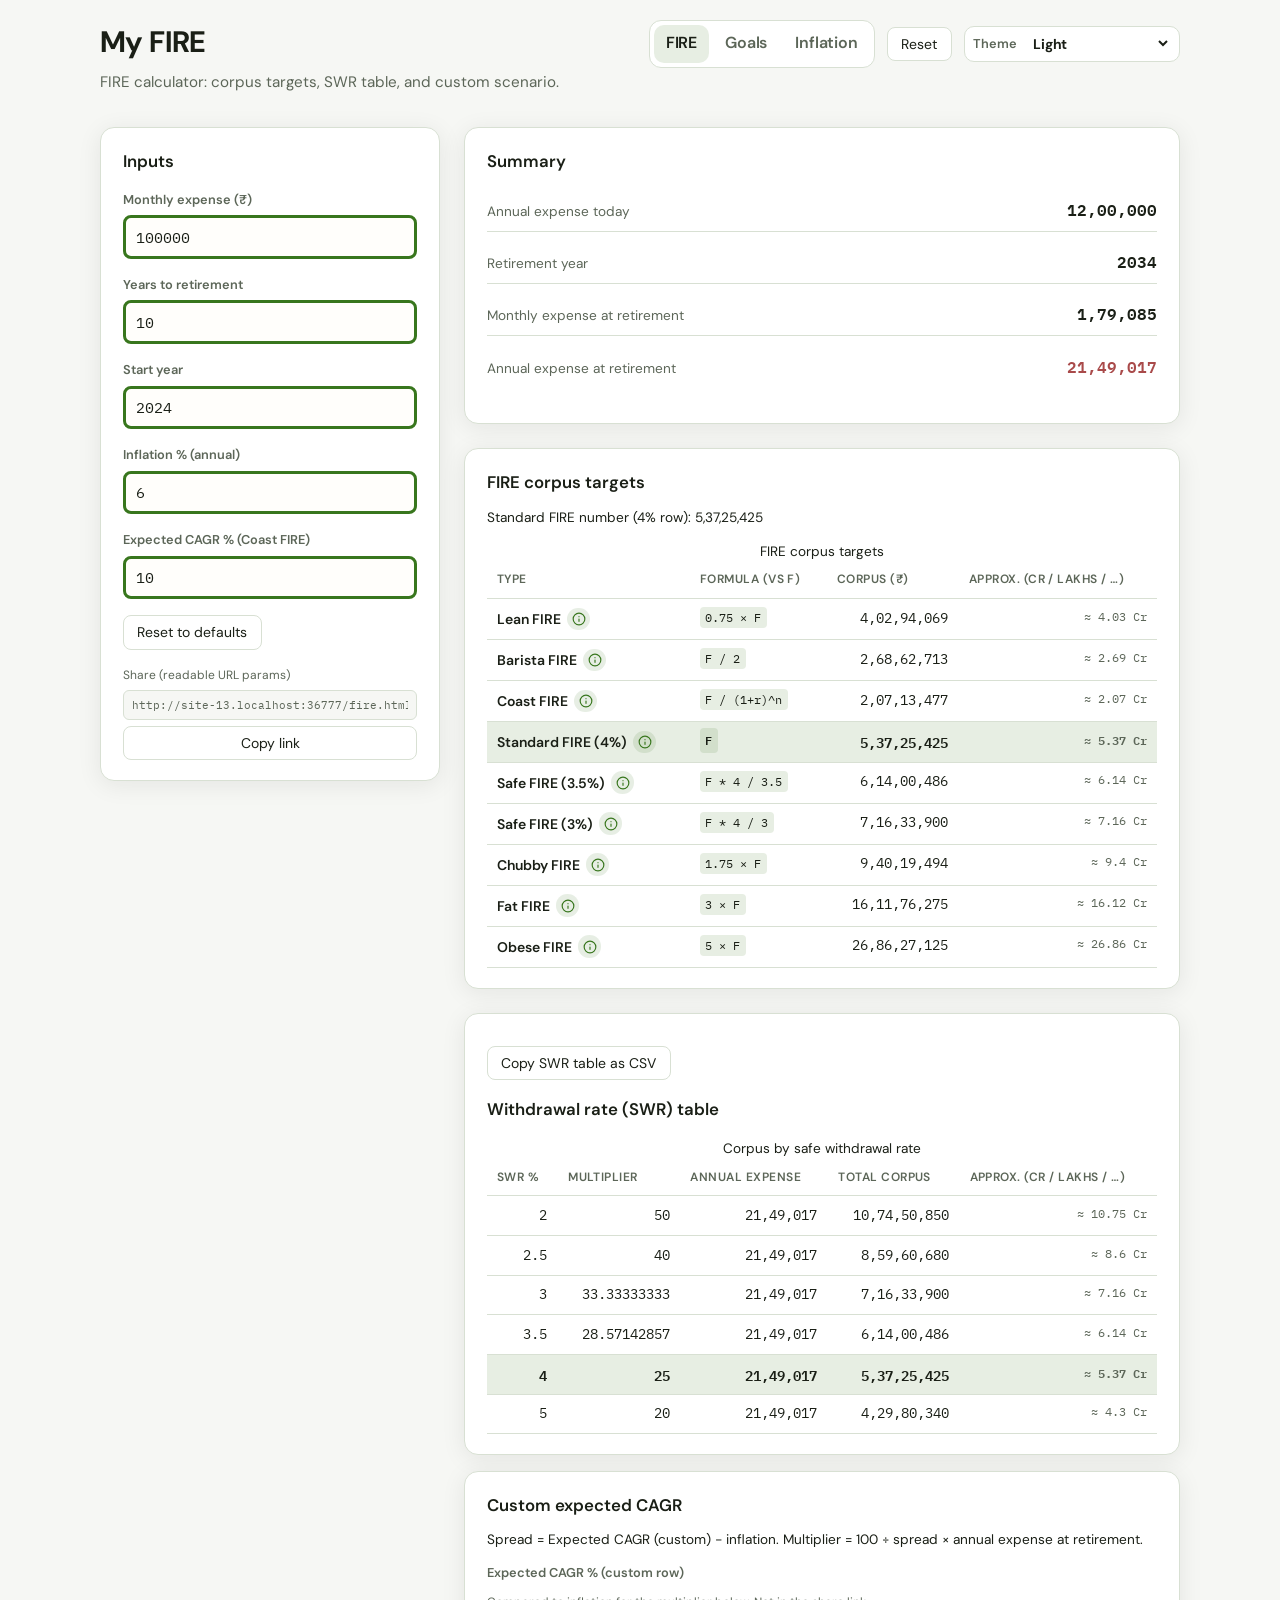
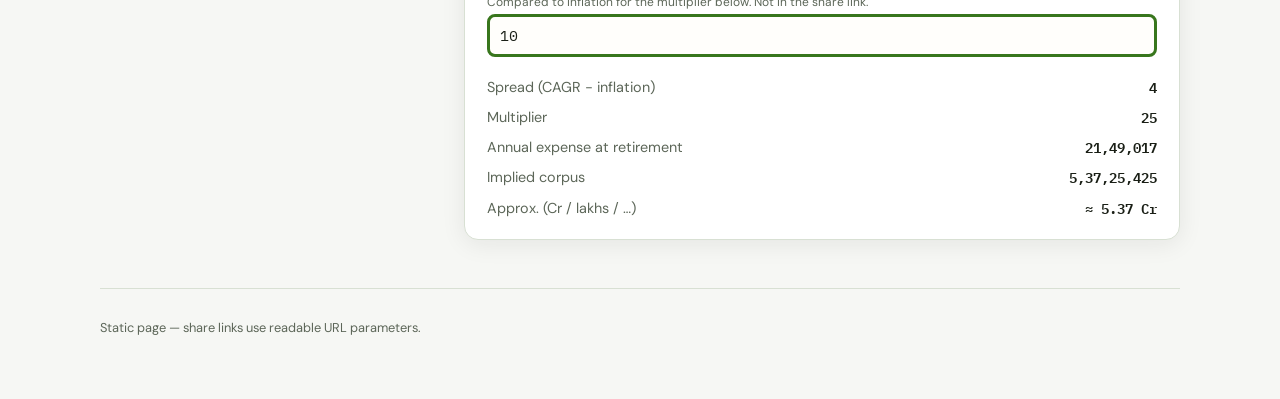
==== commit 81885ac1: "Add theme gallery, new palettes, and setTheme API Introduce themes.html (linked from home) with per-" ====
--- a/fire.html
+++ b/fire.html
@@ -37,11 +37,19 @@
             <select id="theme-select" class="theme-switch__select" aria-label="Theme">
               <option value="light">Light</option>
               <option value="dark">Dark</option>
+              <option value="vscodeDefault">VS Code (default)</option>
+              <option value="vscodeDark">VS Code (dark)</option>
+              <option value="oneDarkPro">One Dark Pro</option>
               <option value="funky">Funky</option>
               <option value="ocean">Ocean</option>
               <option value="midnight">Midnight</option>
               <option value="atomOneDark">Atom One Dark</option>
               <option value="morningMystery">Morning Mystery</option>
+              <option value="matrix">Matrix</option>
+              <option value="winamp">Winamp</option>
+              <option value="supernova">Supernova</option>
+              <option value="sunrise">Sunrise</option>
+              <option value="snowPeak">Snow peak</option>
             </select>
           </label>
         </div>
--- a/css/styles.css
+++ b/css/styles.css
@@ -14,6 +14,21 @@
   --mono: 'IBM Plex Mono', ui-monospace, monospace;
 }
 
+/* Same tokens as :root — used for theme gallery preview cards (see themes.html). */
+[data-theme='light'] {
+  --bg: #f6f7f4;
+  --surface: #ffffff;
+  --text: #1a1f16;
+  --muted: #5c6658;
+  --accent: #38761d;
+  --accent-soft: rgba(56, 118, 29, 0.12);
+  --border: #d8e0d3;
+  --input-bg: #fffefb;
+  --shadow: 0 4px 24px rgba(26, 31, 22, 0.08);
+  --font: 'DM Sans', system-ui, sans-serif;
+  --mono: 'IBM Plex Mono', ui-monospace, monospace;
+}
+
 [data-theme='dark'] {
   --bg: #121612;
   --surface: #1a1f18;
@@ -87,6 +102,111 @@
   --shadow: 0 10px 28px rgba(124, 58, 237, 0.14);
 }
 
+/* VS Code default light: cool neutrals + blue accent */
+[data-theme='vscodeDefault'] {
+  --bg: #f3f3f3;
+  --surface: #ffffff;
+  --text: #1e1e1e;
+  --muted: #616161;
+  --accent: #0078d4;
+  --accent-soft: rgba(0, 120, 212, 0.12);
+  --border: #e5e5e5;
+  --input-bg: #ffffff;
+  --shadow: 0 6px 22px rgba(0, 0, 0, 0.08);
+}
+
+/* VS Code default dark: editor-like dark UI */
+[data-theme='vscodeDark'] {
+  --bg: #1e1e1e;
+  --surface: #252526;
+  --text: #cccccc;
+  --muted: #858585;
+  --accent: #3794ff;
+  --accent-soft: rgba(55, 148, 255, 0.18);
+  --border: #3c3c3c;
+  --input-bg: #3c3c3c;
+  --shadow: 0 8px 28px rgba(0, 0, 0, 0.45);
+}
+
+/* One Dark Pro–inspired: warm dark + gold accent */
+[data-theme='oneDarkPro'] {
+  --bg: #21252b;
+  --surface: #282c34;
+  --text: #abb2bf;
+  --muted: #5c6370;
+  --accent: #e5c07b;
+  --accent-soft: rgba(229, 192, 123, 0.16);
+  --border: rgba(171, 178, 191, 0.14);
+  --input-bg: #2c313a;
+  --shadow: 0 10px 30px rgba(0, 0, 0, 0.45);
+}
+
+/* Matrix: terminal green on black */
+[data-theme='matrix'] {
+  --bg: #000000;
+  --surface: #031a03;
+  --text: #00ff41;
+  --muted: #00c936;
+  --accent: #39ff14;
+  --accent-soft: rgba(57, 255, 20, 0.12);
+  --border: rgba(0, 255, 65, 0.22);
+  --input-bg: #001400;
+  --shadow: 0 0 24px rgba(57, 255, 20, 0.12);
+  --font: 'IBM Plex Mono', ui-monospace, monospace;
+}
+
+/* Winamp: classic Windows grey + lime accent */
+[data-theme='winamp'] {
+  --bg: #c0c0c0;
+  --surface: #d4d0c8;
+  --text: #000000;
+  --muted: #404040;
+  --accent: #00aa00;
+  --accent-soft: rgba(0, 170, 0, 0.18);
+  --border: #808080;
+  --input-bg: #ffffff;
+  --shadow: inset 0 1px 0 #ffffff, 2px 2px 0 #404040;
+}
+
+/* Supernova: deep space + hot magenta / cyan */
+[data-theme='supernova'] {
+  --bg: #0a0618;
+  --surface: #120b2e;
+  --text: #f4f0ff;
+  --muted: #c4b8ff;
+  --accent: #ff2bd6;
+  --accent-soft: rgba(255, 43, 214, 0.16);
+  --border: rgba(0, 255, 247, 0.18);
+  --input-bg: #0f0a24;
+  --shadow: 0 12px 36px rgba(255, 43, 214, 0.18);
+}
+
+/* Sunrise / sunset: warm peach and ember orange */
+[data-theme='sunrise'] {
+  --bg: #fff0e6;
+  --surface: #fff8f2;
+  --text: #3d2418;
+  --muted: #8b6048;
+  --accent: #ff6b2d;
+  --accent-soft: rgba(255, 107, 45, 0.2);
+  --border: rgba(200, 90, 50, 0.22);
+  --input-bg: #ffffff;
+  --shadow: 0 12px 34px rgba(255, 107, 45, 0.16);
+}
+
+/* Snow peak: icy blues, white caps, slate shadows */
+[data-theme='snowPeak'] {
+  --bg: #d4e8f2;
+  --surface: #f7fcff;
+  --text: #152a38;
+  --muted: #4a6b7d;
+  --accent: #1a6fa6;
+  --accent-soft: rgba(26, 111, 166, 0.16);
+  --border: #9ebfcf;
+  --input-bg: #ffffff;
+  --shadow: 0 10px 30px rgba(21, 42, 56, 0.1);
+}
+
 *,
 *::before,
 *::after {
@@ -612,6 +732,17 @@
   font-family: var(--mono);
   text-align: right;
   white-space: nowrap;
+}
+
+/* Goals footer: allow the label to wrap; keep totals fully visible. */
+#goals-table tfoot td.num[colspan] {
+  white-space: normal;
+  text-align: left;
+}
+
+#goals-table tfoot td.num {
+  overflow: visible;
+  text-overflow: clip;
 }
 
 td.words {
@@ -817,3 +948,143 @@
     border: 1px solid #999;
   }
 }
+
+/* --- Theme gallery (themes.html) --- */
+.themes-intro {
+  margin: 0 0 1rem;
+  max-width: 68ch;
+  color: var(--muted);
+  font-size: 0.95rem;
+}
+
+.themes-grid {
+  display: grid;
+  gap: 1.25rem;
+}
+
+@media (min-width: 720px) {
+  .themes-grid {
+    grid-template-columns: repeat(2, minmax(0, 1fr));
+  }
+}
+
+@media (min-width: 1100px) {
+  .themes-grid {
+    grid-template-columns: repeat(3, minmax(0, 1fr));
+  }
+}
+
+.theme-scheme-card {
+  border: 1px solid var(--border);
+  border-radius: 12px;
+  padding: 1rem 1.1rem;
+  background: var(--bg);
+  color: var(--text);
+  font-family: var(--font);
+  box-shadow: var(--shadow);
+}
+
+.theme-scheme-card__header {
+  position: relative;
+  padding-right: 5.5rem;
+  margin-bottom: 0.75rem;
+}
+
+.theme-scheme-card__apply {
+  position: absolute;
+  top: 0;
+  right: 0;
+  padding: 0.35rem 0.7rem;
+  font-size: 0.8rem;
+  line-height: 1.2;
+}
+
+.theme-scheme-card__header h2 {
+  margin: 0 0 0.25rem;
+  font-size: 1.05rem;
+  font-weight: 700;
+}
+
+.theme-scheme-card__hint {
+  margin: 0;
+  font-size: 0.8rem;
+  color: var(--muted);
+}
+
+.theme-scheme-card__hint code {
+  font-family: var(--mono);
+  font-size: 0.85em;
+  color: var(--text);
+}
+
+.theme-token-list {
+  list-style: none;
+  margin: 0 0 0.85rem;
+  padding: 0;
+  display: grid;
+  gap: 0.35rem;
+}
+
+.theme-token-list__item {
+  display: grid;
+  grid-template-columns: 1.35rem 7.5rem 1fr;
+  gap: 0.5rem;
+  align-items: center;
+  font-size: 0.78rem;
+}
+
+.theme-token-list__swatch {
+  width: 1.25rem;
+  height: 1.25rem;
+  border-radius: 4px;
+  border: 1px solid var(--border);
+  box-sizing: border-box;
+}
+
+.theme-token-list__name {
+  font-family: var(--mono);
+  font-size: 0.72rem;
+  color: var(--muted);
+}
+
+.theme-token-list__value {
+  font-family: var(--mono);
+  font-size: 0.7rem;
+  word-break: break-word;
+  color: var(--text);
+  opacity: 0.92;
+}
+
+.theme-scheme-sample {
+  display: flex;
+  flex-wrap: wrap;
+  align-items: center;
+  gap: 0.5rem 0.75rem;
+  padding: 0.6rem 0.65rem;
+  border-radius: 8px;
+  border: 1px solid var(--border);
+  background: var(--surface);
+  font-size: 0.82rem;
+}
+
+.theme-scheme-sample__muted {
+  color: var(--muted);
+}
+
+.theme-scheme-sample__pill {
+  display: inline-block;
+  padding: 0.15rem 0.45rem;
+  border-radius: 999px;
+  font-size: 0.72rem;
+  font-weight: 700;
+  background: var(--accent-soft);
+  color: var(--text);
+}
+
+.theme-scheme-sample__shadow {
+  width: 2.5rem;
+  height: 1.25rem;
+  border-radius: 4px;
+  background: var(--surface);
+  box-shadow: var(--shadow);
+}
